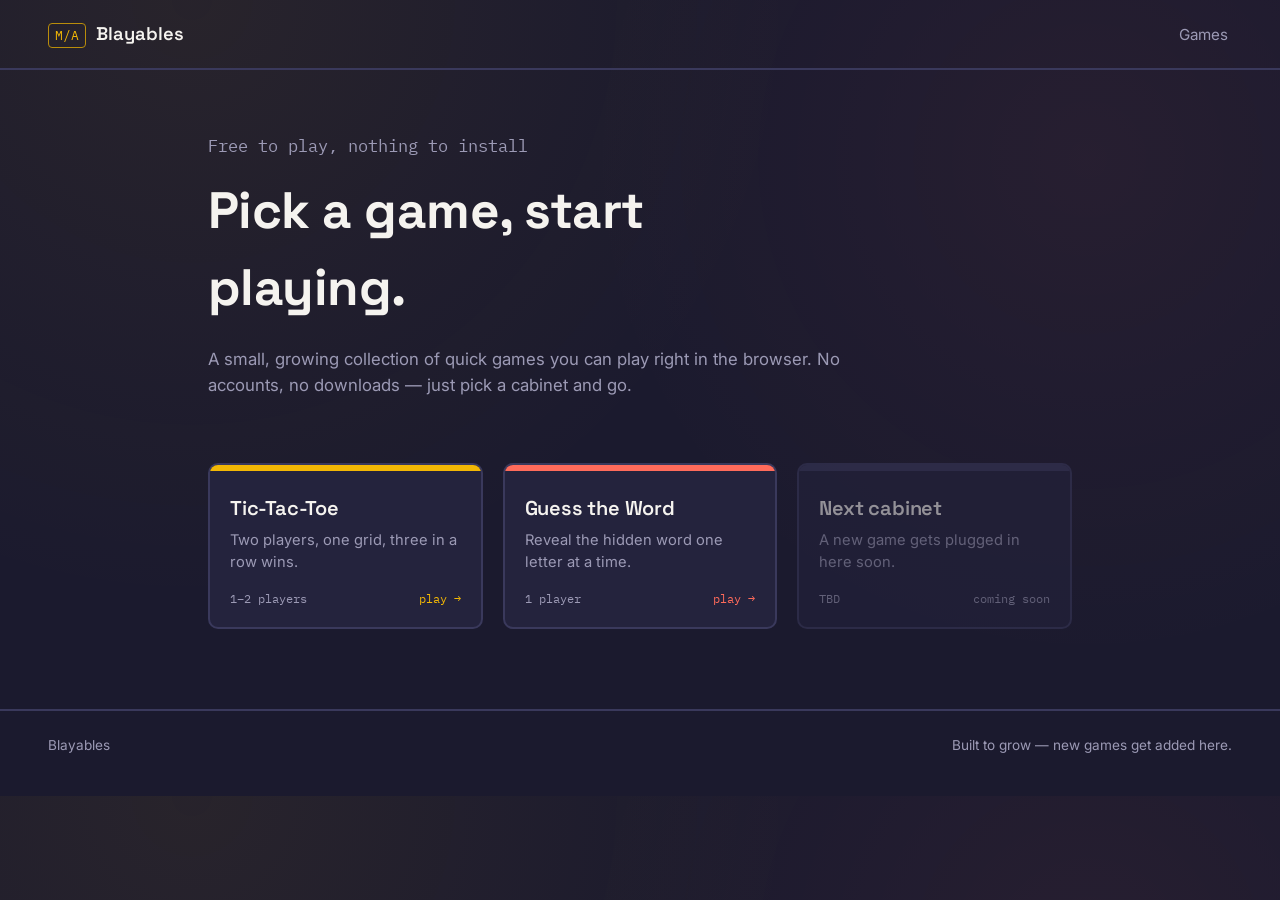
==== index.html @ 8944ce86 "What The AI made..." ====
<!DOCTYPE html>
<html lang="en">
<head>
  <meta charset="UTF-8" />
  <meta name="viewport" content="width=device-width, initial-scale=1.0" />
  <title>Blayables — small games, no fuss</title>
  <link rel="preconnect" href="https://fonts.googleapis.com" />
  <link href="https://fonts.googleapis.com/css2?family=Space+Grotesk:wght@500;600;700&family=Inter:wght@400;500;600&family=IBM+Plex+Mono:wght@400;500&display=swap" rel="stylesheet">
  <link rel="stylesheet" href="assets/css/style.css" />
</head>
<body>
  <header class="site-header">
    <a class="brand" href="index.html">
      <span class="brand__mark">M/A</span>
      <span class="brand__name">Blayables</span>
    </a>
    <nav class="site-nav">
      <a href="index.html">Games</a>
    </nav>
  </header>

  <main>
    <section class="hero">
      <p class="hero__eyebrow">Free to play, nothing to install</p>
      <h1>Pick a game, start playing.</h1>
      <p>A small, growing collection of quick games you can play right in the browser. No accounts, no downloads — just pick a cabinet and go.</p>
    </section>

    <section aria-label="Available games">
      <div class="game-grid" id="game-grid">
        <!-- Cards are rendered by main.js from assets/js/games-data.js -->
      </div>
    </section>
  </main>

  <footer class="site-footer">
    <span>Blayables</span>
    <span>Built to grow — new games get added here.</span>
  </footer>

  <script src="assets/js/games-data.js"></script>
  <script src="assets/js/main.js"></script>
</body>
</html>
---- assets/css/style.css ----
/* ==========================================================
   Blayables — shared design tokens & base styles
   ========================================================== */

:root {
  /* Color */
  --bg: #1b1a2e;
  --bg-raised: #24233d;
  --bg-raised-2: #2c2b4a;
  --line: #3a395c;
  --text: #f5f3ef;
  --text-muted: #9c9ab5;
  --yellow: #f2b705;
  --yellow-dim: #b98d0b;
  --coral: #ff6b5b;
  --coral-dim: #c14f43;
  --green: #57c785;

  /* Type */
  --font-display: "Space Grotesk", "Segoe UI", sans-serif;
  --font-body: "Inter", "Segoe UI", sans-serif;
  --font-mono: "IBM Plex Mono", "Courier New", monospace;

  /* Layout */
  --max-width: 960px;
  --radius: 10px;
  --border: 2px solid var(--line);
}

* {
  box-sizing: border-box;
}

html {
  color-scheme: dark;
}

body {
  margin: 0;
  background: var(--bg);
  background-image:
    radial-gradient(circle at 15% 0%, rgba(242, 183, 5, 0.06), transparent 45%),
    radial-gradient(circle at 85% 20%, rgba(255, 107, 91, 0.05), transparent 40%);
  color: var(--text);
  font-family: var(--font-body);
  line-height: 1.5;
  -webkit-font-smoothing: antialiased;
}

h1, h2, h3 {
  font-family: var(--font-display);
  margin: 0 0 0.4em 0;
  letter-spacing: -0.01em;
}

p {
  margin: 0 0 1em 0;
  max-width: 62ch;
}

a {
  color: inherit;
}

:focus-visible {
  outline: 3px solid var(--yellow);
  outline-offset: 2px;
}

/* ---------- Layout shell ---------- */

.site-header {
  border-bottom: var(--border);
  padding: 20px clamp(20px, 5vw, 48px);
  display: flex;
  align-items: center;
  justify-content: space-between;
  gap: 16px;
}

.brand {
  display: flex;
  align-items: baseline;
  gap: 10px;
  text-decoration: none;
  color: var(--text);
}

.brand__mark {
  font-family: var(--font-mono);
  font-size: 0.8rem;
  color: var(--yellow);
  border: 1px solid var(--yellow-dim);
  padding: 2px 6px;
  border-radius: 4px;
}

.brand__name {
  font-family: var(--font-display);
  font-size: 1.15rem;
  font-weight: 600;
}

.site-nav a {
  text-decoration: none;
  color: var(--text-muted);
  font-size: 0.95rem;
  padding: 8px 4px;
  border-bottom: 2px solid transparent;
}

.site-nav a:hover,
.site-nav a:focus-visible {
  color: var(--text);
  border-bottom-color: var(--yellow);
}

main {
  max-width: var(--max-width);
  margin: 0 auto;
  padding: clamp(28px, 6vw, 64px) clamp(20px, 5vw, 48px) 80px;
}

.site-footer {
  border-top: var(--border);
  padding: 24px clamp(20px, 5vw, 48px) 40px;
  color: var(--text-muted);
  font-size: 0.85rem;
  display: flex;
  justify-content: space-between;
  gap: 12px;
  flex-wrap: wrap;
}

/* ---------- Home hero ---------- */

.hero {
  padding-bottom: 8px;
}

.hero__eyebrow {
  font-family: var(--font-mono);
  color: var(--coral);
  font-size: 0.85rem;
  margin: 0 0 14px 0;
}

.hero h1 {
  font-size: clamp(2.2rem, 5vw, 3.2rem);
  max-width: 14ch;
}

.hero p {
  color: var(--text-muted);
  font-size: 1.05rem;
}

/* ---------- Game grid (arcade cabinets) ---------- */

.game-grid {
  display: grid;
  grid-template-columns: repeat(auto-fill, minmax(240px, 1fr));
  gap: 20px;
  margin-top: 40px;
}

.cabinet {
  display: block;
  text-decoration: none;
  color: var(--text);
  background: var(--bg-raised);
  border: var(--border);
  border-radius: var(--radius);
  overflow: hidden;
  transition: transform 0.15s ease, border-color 0.15s ease;
}

.cabinet[href]:hover,
.cabinet[href]:focus-visible {
  transform: translateY(-3px);
  border-color: var(--yellow-dim);
}

.cabinet--soon {
  opacity: 0.55;
  cursor: default;
}

.cabinet__marquee {
  height: 6px;
}

.cabinet--yellow .cabinet__marquee { background: var(--yellow); }
.cabinet--coral .cabinet__marquee { background: var(--coral); }
.cabinet--muted .cabinet__marquee { background: var(--line); }

.cabinet__screen {
  padding: 22px 20px 20px;
}

.cabinet__title {
  font-family: var(--font-display);
  font-size: 1.25rem;
  font-weight: 600;
  margin: 0 0 6px 0;
}

.cabinet__blurb {
  color: var(--text-muted);
  font-size: 0.92rem;
  margin: 0 0 16px 0;
}

.cabinet__meta {
  display: flex;
  align-items: center;
  justify-content: space-between;
  font-family: var(--font-mono);
  font-size: 0.78rem;
  color: var(--text-muted);
}

.cabinet__cta {
  font-family: var(--font-mono);
  font-size: 0.78rem;
}

.cabinet--yellow .cabinet__cta { color: var(--yellow); }
.cabinet--coral .cabinet__cta { color: var(--coral); }

/* ---------- Game page shell ---------- */

.game-header {
  display: flex;
  align-items: center;
  justify-content: space-between;
  gap: 16px;
  flex-wrap: wrap;
  margin-bottom: 28px;
}

.back-link {
  text-decoration: none;
  color: var(--text-muted);
  font-size: 0.9rem;
  display: inline-flex;
  align-items: center;
  gap: 6px;
}

.back-link:hover,
.back-link:focus-visible {
  color: var(--text);
}

.game-panel {
  background: var(--bg-raised);
  border: var(--border);
  border-radius: var(--radius);
  padding: clamp(20px, 4vw, 40px);
}

.game-status-row {
  display: flex;
  align-items: center;
  justify-content: space-between;
  gap: 12px;
  flex-wrap: wrap;
  margin-bottom: 24px;
  font-family: var(--font-mono);
  font-size: 0.9rem;
  color: var(--text-muted);
}

.pill {
  font-family: var(--font-mono);
  font-size: 0.8rem;
  padding: 4px 10px;
  border-radius: 999px;
  border: 1px solid var(--line);
  color: var(--text-muted);
}

.pill--live {
  border-color: var(--green);
  color: var(--green);
}

.btn {
  font-family: var(--font-body);
  font-weight: 600;
  font-size: 0.95rem;
  border: none;
  border-radius: 8px;
  padding: 10px 18px;
  cursor: pointer;
  background: var(--yellow);
  color: #1b1a2e;
  transition: transform 0.1s ease, background 0.15s ease;
}

.btn:hover,
.btn:focus-visible {
  background: #ffd54a;
}

.btn:active {
  transform: scale(0.97);
}

.btn--ghost {
  background: transparent;
  border: 1px solid var(--line);
  color: var(--text);
}

.btn--ghost:hover,
.btn--ghost:focus-visible {
  border-color: var(--yellow-dim);
  background: transparent;
}

/* ---------- Tic-Tac-Toe ---------- */

.ttt-board {
  display: grid;
  grid-template-columns: repeat(3, 1fr);
  gap: 8px;
  max-width: 320px;
  margin: 0 auto;
}

.ttt-cell {
  aspect-ratio: 1;
  background: var(--bg-raised-2);
  border: 1px solid var(--line);
  border-radius: 6px;
  font-family: var(--font-display);
  font-size: 2.4rem;
  font-weight: 700;
  color: var(--text);
  cursor: pointer;
  display: flex;
  align-items: center;
  justify-content: center;
}

.ttt-cell:hover:not(:disabled) {
  border-color: var(--yellow-dim);
}

.ttt-cell:disabled {
  cursor: default;
}

.ttt-cell[data-mark="X"] { color: var(--yellow); }
.ttt-cell[data-mark="O"] { color: var(--coral); }

.ttt-actions {
  display: flex;
  justify-content: center;
  gap: 12px;
  margin-top: 28px;
}

/* ---------- Guess the Word ---------- */

.gw-word {
  display: flex;
  gap: 8px;
  justify-content: center;
  flex-wrap: wrap;
  margin: 32px 0;
  font-family: var(--font-mono);
  font-size: 2rem;
  letter-spacing: 0.1em;
}

.gw-letter {
  width: 1.1em;
  border-bottom: 3px solid var(--line);
  text-align: center;
  text-transform: uppercase;
}

.gw-letter--filled {
  border-bottom-color: var(--yellow-dim);
}

.gw-lives {
  display: flex;
  gap: 6px;
  justify-content: center;
  margin-bottom: 8px;
}

.gw-life {
  width: 14px;
  height: 14px;
  border-radius: 3px;
  background: var(--coral);
}

.gw-life--lost {
  background: var(--line);
}

.gw-keyboard {
  display: grid;
  grid-template-columns: repeat(auto-fill, minmax(38px, 1fr));
  gap: 6px;
  max-width: 520px;
  margin: 24px auto 0;
}

.gw-key {
  background: var(--bg-raised-2);
  border: 1px solid var(--line);
  border-radius: 6px;
  color: var(--text);
  font-family: var(--font-mono);
  font-size: 0.95rem;
  text-transform: uppercase;
  padding: 10px 0;
  cursor: pointer;
}

.gw-key:hover:not(:disabled) {
  border-color: var(--yellow-dim);
}

.gw-key:disabled {
  opacity: 0.35;
  cursor: default;
}

.gw-key--correct {
  border-color: var(--green);
  color: var(--green);
}

.gw-key--wrong {
  border-color: var(--coral-dim);
  color: var(--coral-dim);
}

.gw-message {
  text-align: center;
  min-height: 1.4em;
  font-weight: 600;
  margin-bottom: 4px;
}

.gw-message--win { color: var(--green); }
.gw-message--lose { color: var(--coral); }

.center {
  display: flex;
  justify-content: center;
}

@media (max-width: 480px) {
  .site-nav { display: none; }
}
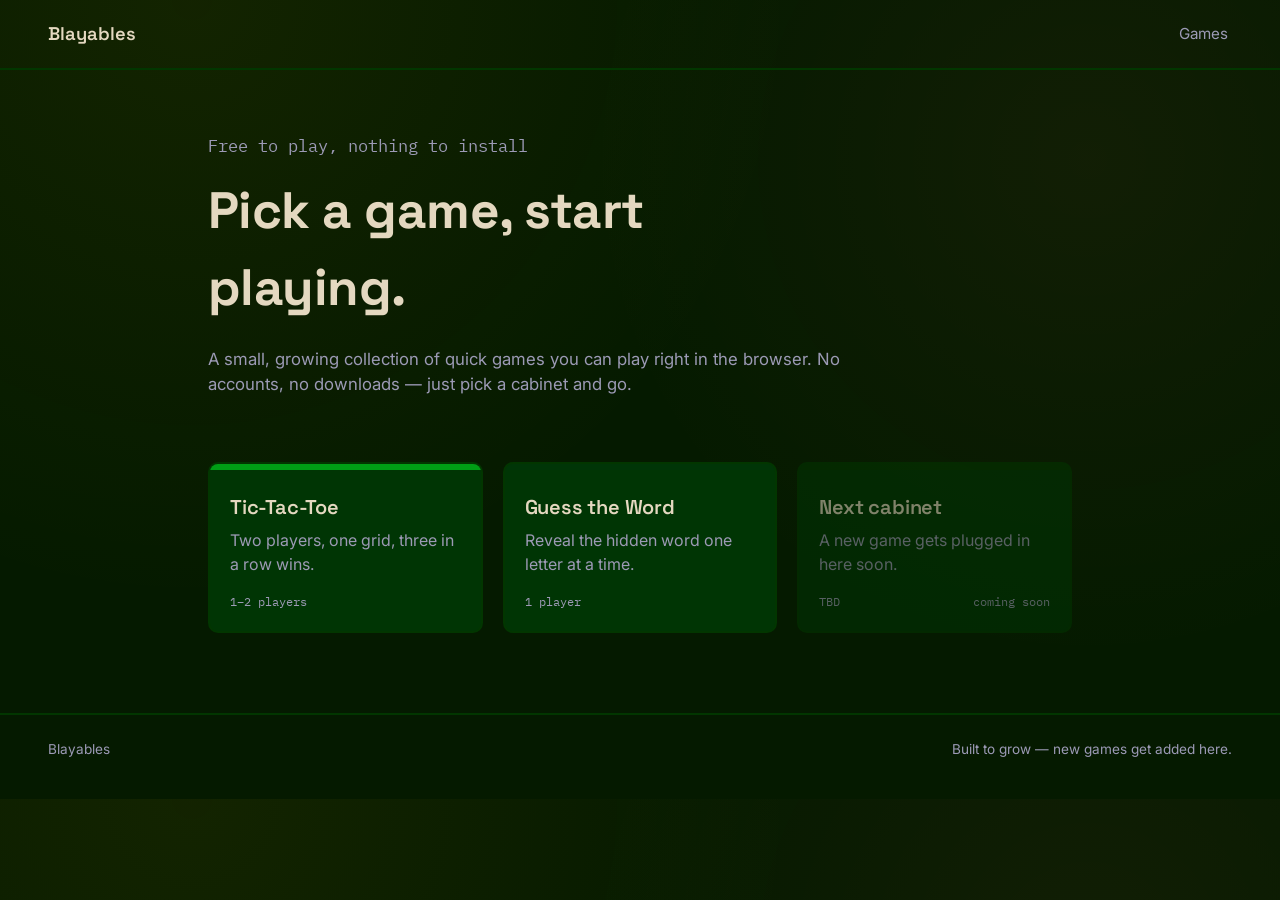
==== commit a88fc0de: "edits" ====
--- a/index.html
+++ b/index.html
@@ -3,7 +3,7 @@
 <head>
   <meta charset="UTF-8" />
   <meta name="viewport" content="width=device-width, initial-scale=1.0" />
-  <title>Blayables — small games, no fuss</title>
+  <title>Blayables</title>
   <link rel="preconnect" href="https://fonts.googleapis.com" />
   <link href="https://fonts.googleapis.com/css2?family=Space+Grotesk:wght@500;600;700&family=Inter:wght@400;500;600&family=IBM+Plex+Mono:wght@400;500&display=swap" rel="stylesheet">
   <link rel="stylesheet" href="assets/css/style.css" />
@@ -11,7 +11,6 @@
 <body>
   <header class="site-header">
     <a class="brand" href="index.html">
-      <span class="brand__mark">M/A</span>
       <span class="brand__name">Blayables</span>
     </a>
     <nav class="site-nav">
--- a/assets/css/style.css
+++ b/assets/css/style.css
@@ -1,20 +1,15 @@
-/* ==========================================================
-   Blayables — shared design tokens & base styles
-   ========================================================== */
-
 :root {
-  /* Color */
-  --bg: #1b1a2e;
-  --bg-raised: #24233d;
-  --bg-raised-2: #2c2b4a;
-  --line: #3a395c;
-  --text: #f5f3ef;
+  --bg: #051a00;
+  --bg-raised: #003504;
+  --bg-raised-2: #14361d;
+  --line: #023600;
+  --text: #e4d8c0;
   --text-muted: #9c9ab5;
-  --yellow: #f2b705;
-  --yellow-dim: #b98d0b;
-  --coral: #ff6b5b;
+  --yellow: #009e15;
+  --yellow-dim: #ff0000;
+  --coral: #003507;
   --coral-dim: #c14f43;
-  --green: #57c785;
+  --green: #013f1b;
 
   /* Type */
   --font-display: "Space Grotesk", "Segoe UI", sans-serif;
@@ -207,7 +202,7 @@
 
 .cabinet__blurb {
   color: var(--text-muted);
-  font-size: 0.92rem;
+  font-size: 1rem;
   margin: 0 0 16px 0;
 }
 
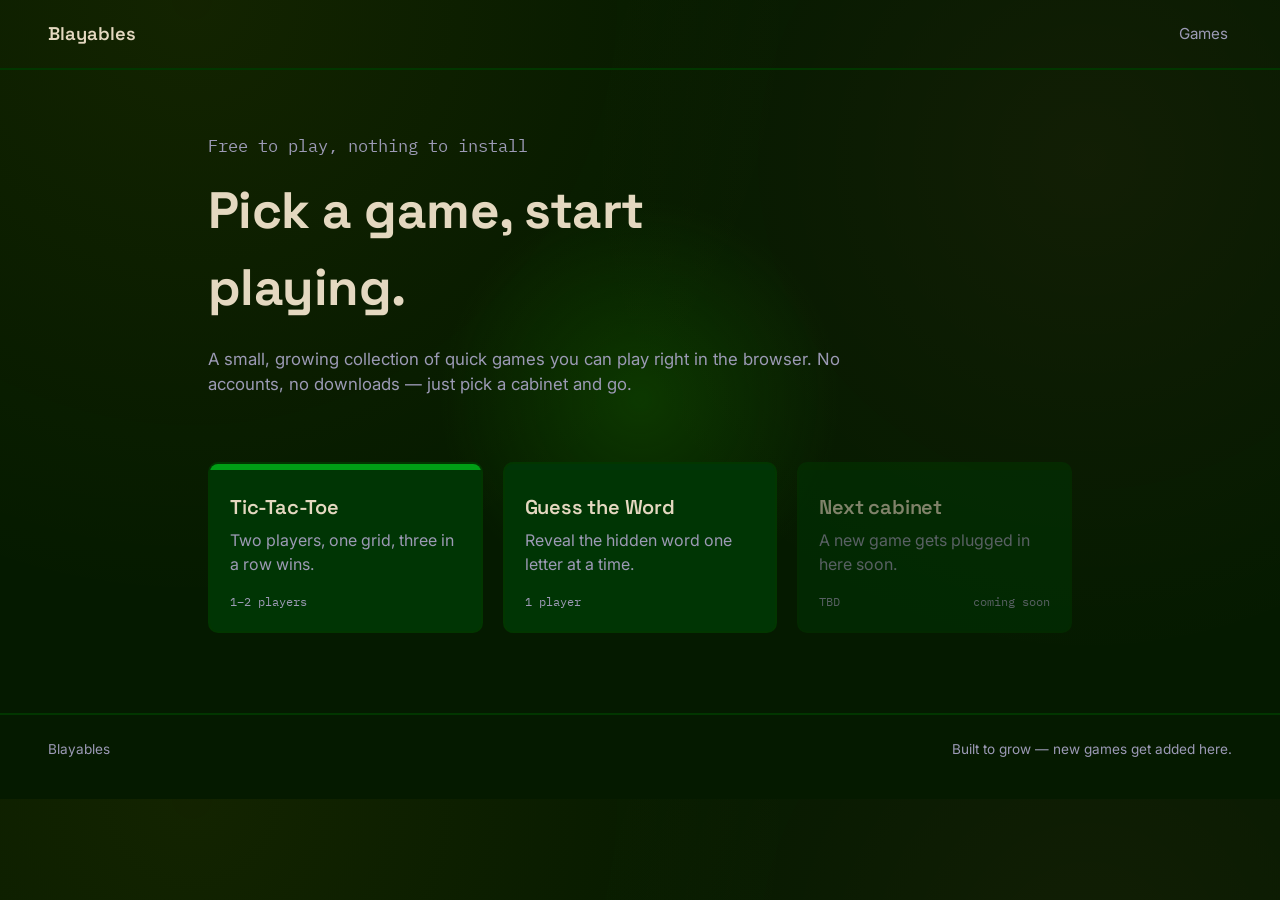
==== commit ae33042e: "Added a mouse glow !" ====
--- a/index.html
+++ b/index.html
@@ -9,6 +9,10 @@
   <link rel="stylesheet" href="assets/css/style.css" />
 </head>
 <body>
+  <script>
+    document.onmousemove = e => document.body.style.setProperty('--x', e.clientX+'px') || document.body.style.setProperty('--y', e.clientY+'px');
+  </script>
+
   <header class="site-header">
     <a class="brand" href="index.html">
       <span class="brand__name">Blayables</span>
--- a/assets/css/style.css
+++ b/assets/css/style.css
@@ -32,8 +32,9 @@
 
 body {
   margin: 0;
-  background: var(--bg);
+  background-color: var(--bg);
   background-image:
+    radial-gradient(circle 200px at var(--x, 50%) var(--y, 50%), rgba(19, 82, 0, 0.534), transparent),
     radial-gradient(circle at 15% 0%, rgba(242, 183, 5, 0.06), transparent 45%),
     radial-gradient(circle at 85% 20%, rgba(255, 107, 91, 0.05), transparent 40%);
   color: var(--text);
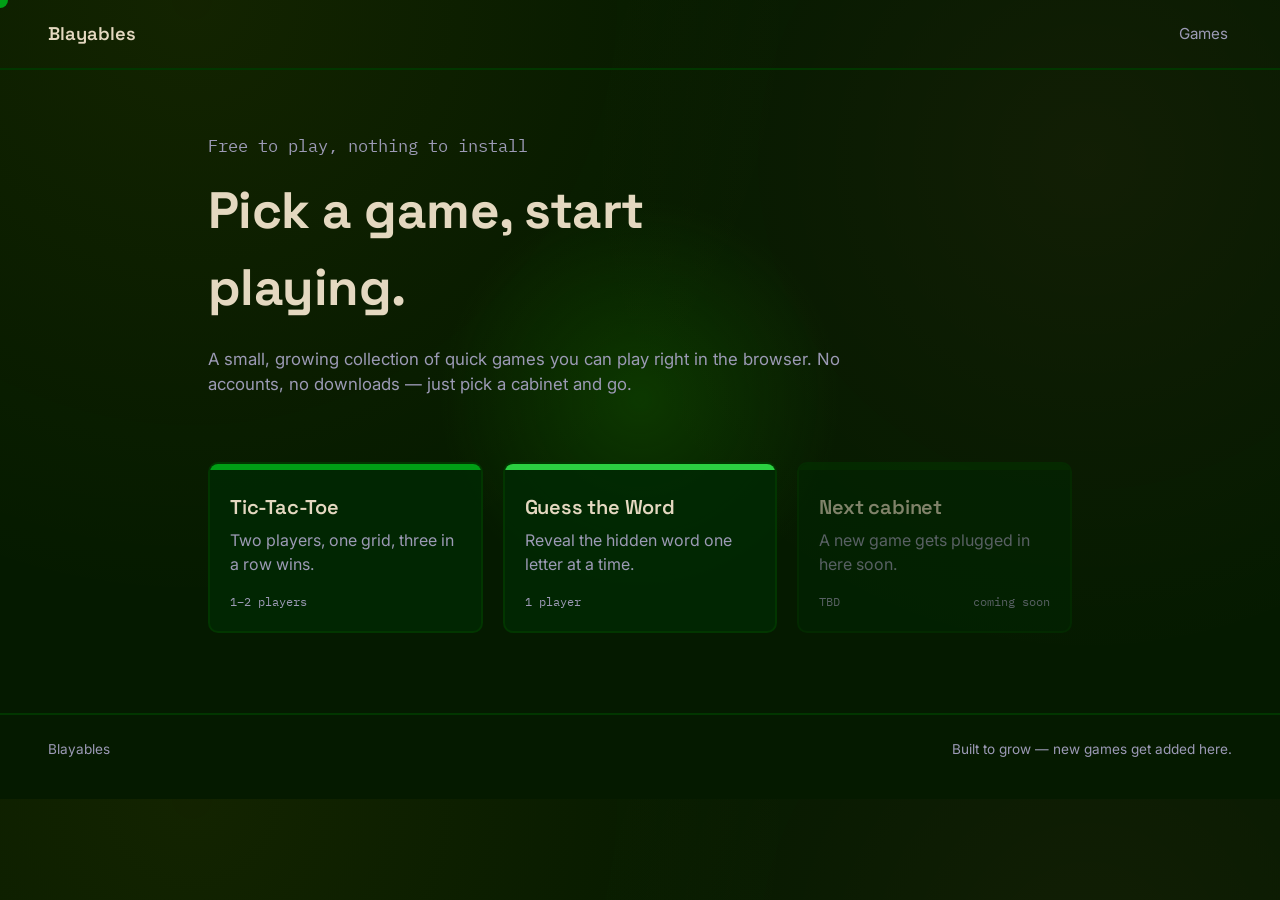
==== commit a0736b9e: "Created a Custom Cursor!" ====
--- a/index.html
+++ b/index.html
@@ -9,6 +9,7 @@
   <link rel="stylesheet" href="assets/css/style.css" />
 </head>
 <body>
+  <div class="custom-cursor"></div>
   <script>
     document.onmousemove = e => document.body.style.setProperty('--x', e.clientX+'px') || document.body.style.setProperty('--y', e.clientY+'px');
   </script>
--- a/assets/css/style.css
+++ b/assets/css/style.css
@@ -1,13 +1,13 @@
 :root {
   --bg: #051a00;
-  --bg-raised: #003504;
+  --bg-raised: #002903d7;
   --bg-raised-2: #14361d;
   --line: #023600;
   --text: #e4d8c0;
   --text-muted: #9c9ab5;
   --yellow: #009e15;
   --yellow-dim: #ff0000;
-  --coral: #003507;
+  --coral: #2bcf41;
   --coral-dim: #c14f43;
   --green: #013f1b;
 
@@ -31,6 +31,7 @@
 }
 
 body {
+  cursor: none;
   margin: 0;
   background-color: var(--bg);
   background-image:
@@ -458,3 +459,21 @@
 @media (max-width: 480px) {
   .site-nav { display: none; }
 }
+
+.custom-cursor {
+  position: fixed;
+  top: 0;
+  left: 0;
+  width: 16px;
+  height: 16px;
+  background-color: var(--yellow);
+  border-radius: 50%;
+  pointer-events: none;
+  transform: translate(calc(var(--x, 0px) - 50%), calc(var(--y, 0px) - 50%));
+  transition: width 0.15s ease, height 0.15s ease, background-color 0.15s ease;
+  z-index: 9999;
+}
+
+body, a, button, .cabinet, .gw-key, .ttt-cell, input, select, textarea {
+  cursor: none !important;
+}
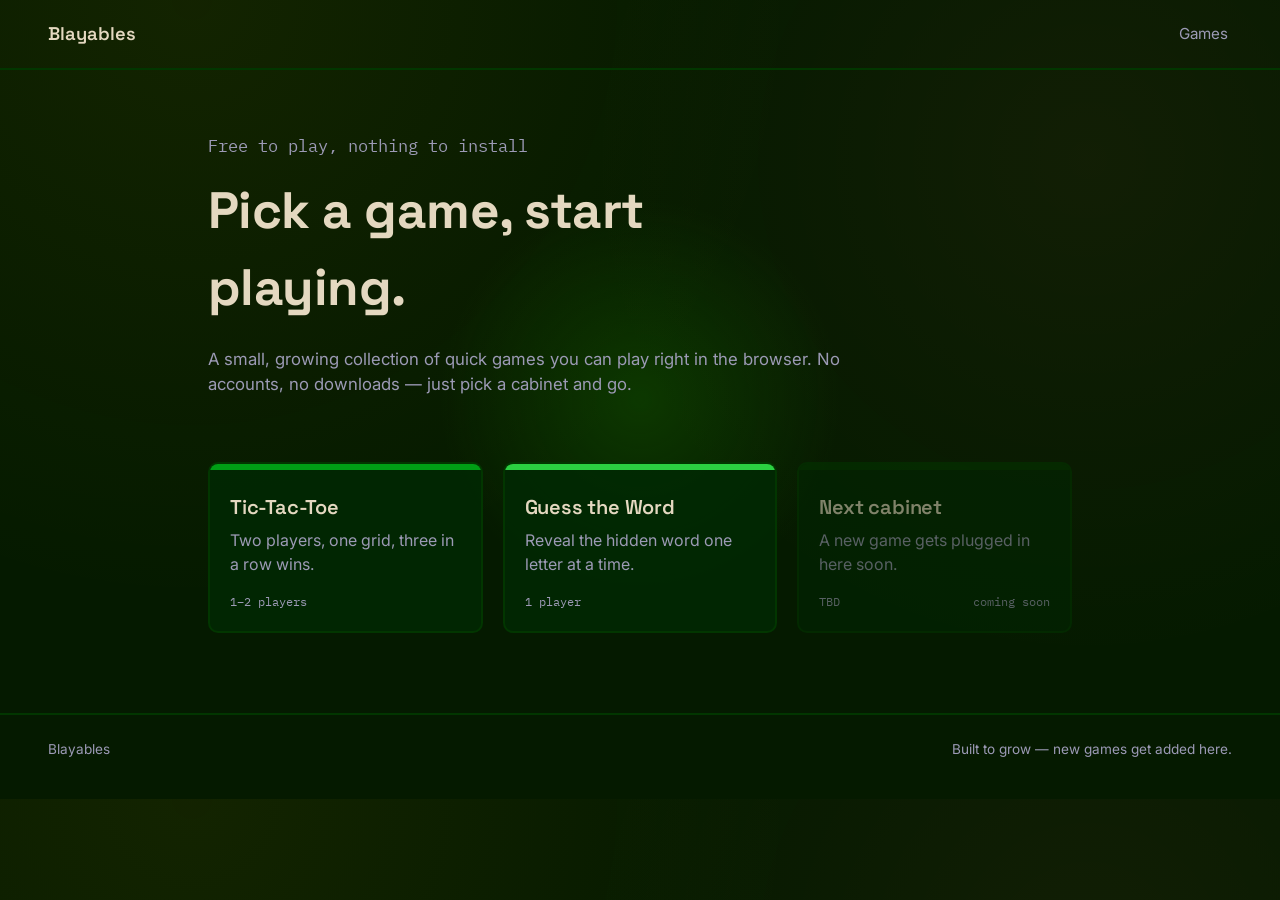
==== commit 62701eff: "Fixed Cursor bugs and added README.md" ====
--- a/index.html
+++ b/index.html
@@ -9,11 +9,6 @@
   <link rel="stylesheet" href="assets/css/style.css" />
 </head>
 <body>
-  <div class="custom-cursor"></div>
-  <script>
-    document.onmousemove = e => document.body.style.setProperty('--x', e.clientX+'px') || document.body.style.setProperty('--y', e.clientY+'px');
-  </script>
-
   <header class="site-header">
     <a class="brand" href="index.html">
       <span class="brand__name">Blayables</span>
@@ -44,5 +39,7 @@
 
   <script src="assets/js/games-data.js"></script>
   <script src="assets/js/main.js"></script>
+
+  <script src="assets/js/cursor.js"></script>
 </body>
 </html>
--- a/assets/css/style.css
+++ b/assets/css/style.css
@@ -474,6 +474,17 @@
   z-index: 9999;
 }
 
-body, a, button, .cabinet, .gw-key, .ttt-cell, input, select, textarea {
+* {
   cursor: none !important;
+}
+body:has(a:hover, button:hover, .cabinet:hover, .gw-key:hover, .ttt-cell:hover) .custom-cursor {
+  width: 28px;
+  height: 28px;
+  background-color: var(--coral);
+  box-shadow: 0 0 10px var(--coral);
+}
+
+.custom-cursor {
+  opacity: 0;
+  transition: width 0.15s ease, height 0.15s ease, background-color 0.15s ease, opacity 0.2s ease;
 }
